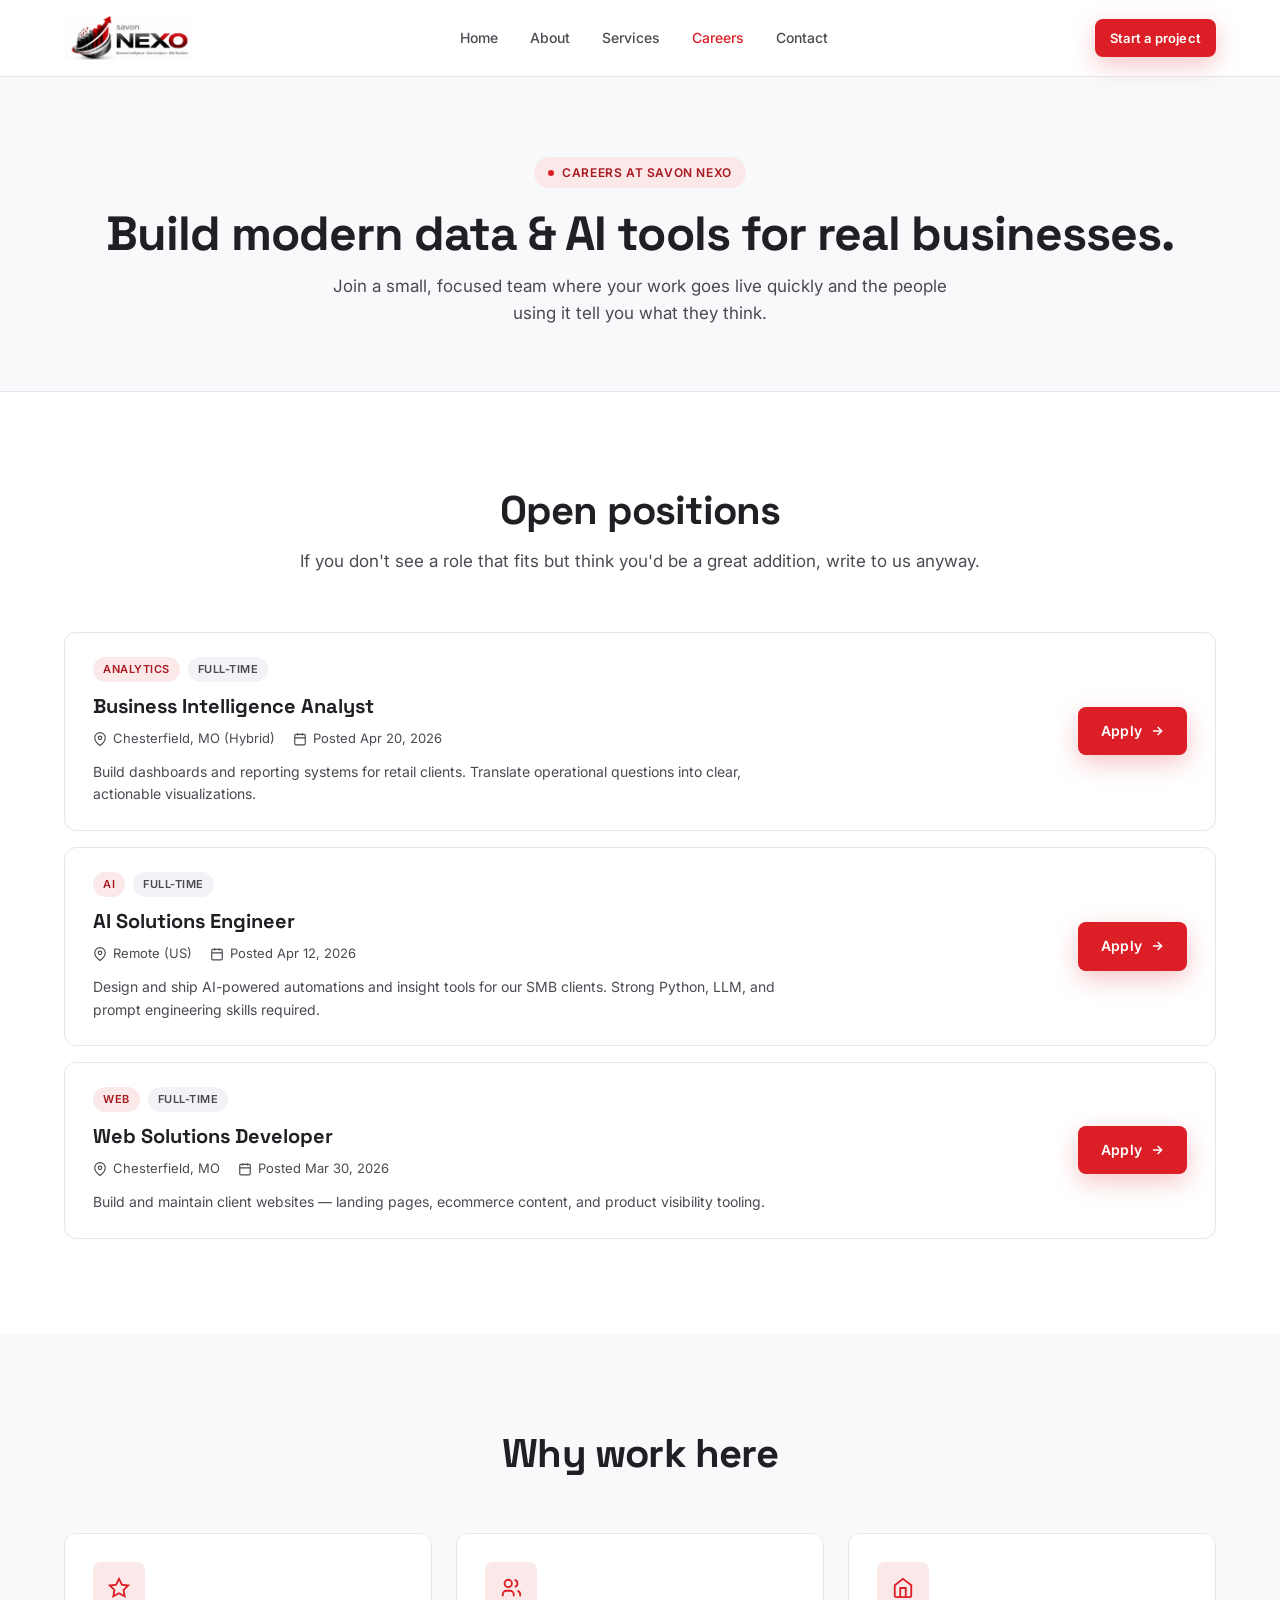
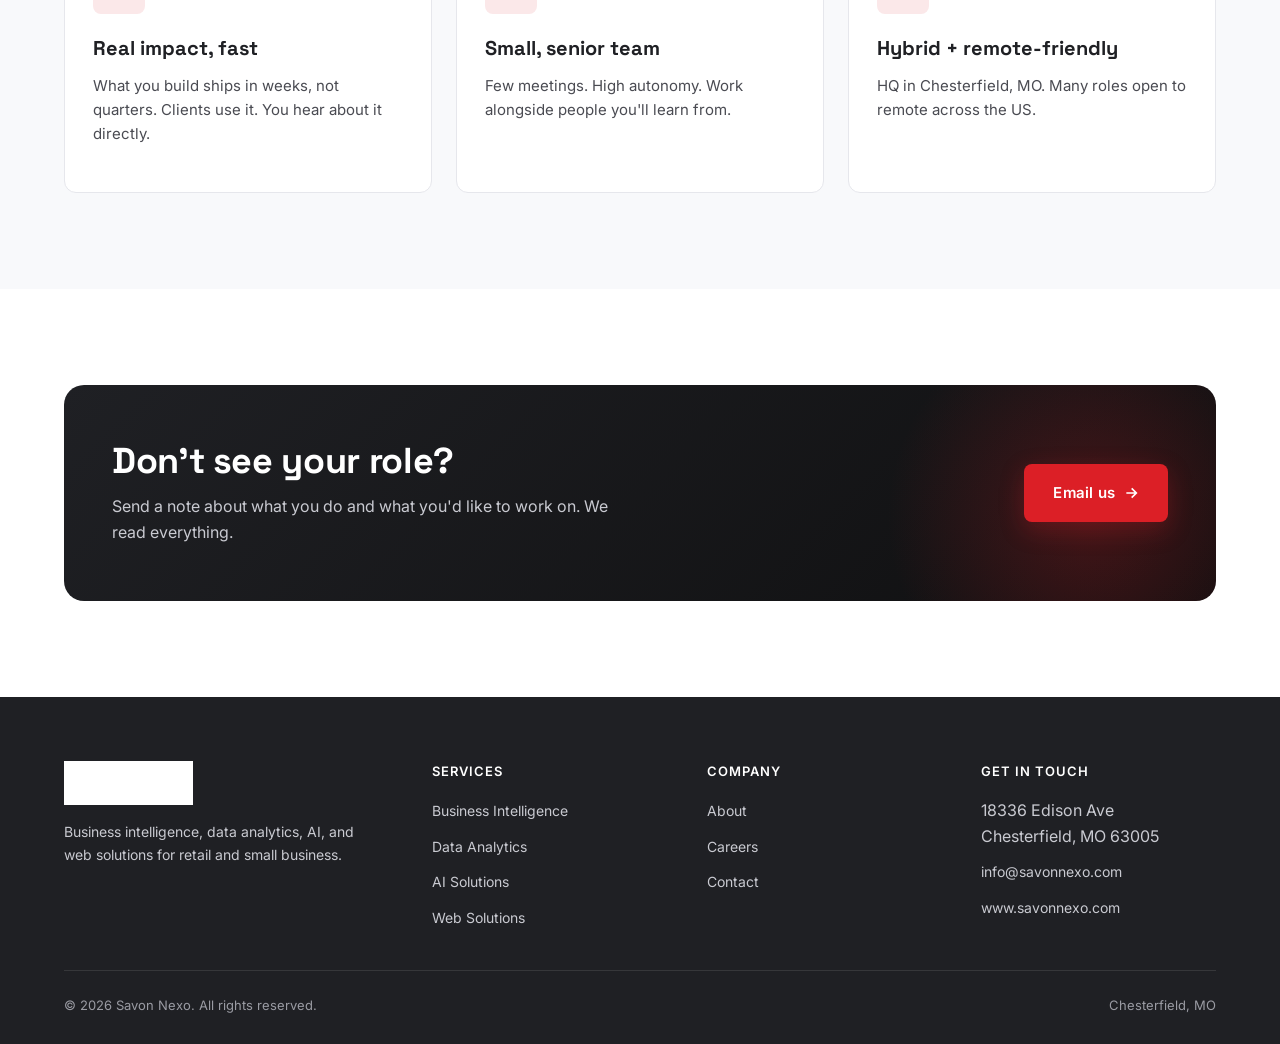
==== careers.html @ f5acbd68 "added files of website" ====
<!DOCTYPE html>
<html lang="en">
<head>
<meta charset="UTF-8">
<meta name="viewport" content="width=device-width,initial-scale=1.0">
<title>Careers — Savon Nexo</title>
<meta name="description" content="Open roles at Savon Nexo — work on data, AI, BI, and web projects for retail and small business clients.">
<link rel="icon" href="assets/logo.png">
<link href="https://fonts.googleapis.com/css2?family=Inter:wght@400;500;600;700&family=Space+Grotesk:wght@400;500;600;700;800&display=swap" rel="stylesheet">
<link rel="stylesheet" href="assets/styles.css">
<style>
.job-card {
  background: var(--white);
  border: 1px solid var(--gray-200);
  border-radius: var(--radius);
  padding: 24px 28px;
  display: grid;
  grid-template-columns: 1fr auto;
  align-items: center;
  gap: 24px;
  transition: var(--transition);
}
.job-card:hover { border-color: var(--gray-300); box-shadow: var(--shadow); }
.job-meta {
  display: flex;
  gap: 18px;
  flex-wrap: wrap;
  font-size: 13px;
  color: var(--gray-700);
  margin-top: 6px;
}
.job-meta span { display: inline-flex; align-items: center; gap: 6px; }
.job-card h3 {
  font-family: var(--font-display);
  font-size: 20px;
  font-weight: 700;
  color: var(--charcoal);
  margin-bottom: 6px;
}
.job-card .summary {
  color: var(--gray-700);
  font-size: 14px;
  margin-top: 12px;
  max-width: 700px;
}
.empty {
  background: var(--gray-50);
  border: 1px dashed var(--gray-300);
  border-radius: var(--radius);
  padding: 48px;
  text-align: center;
  color: var(--gray-700);
}
@media (max-width: 700px) {
  .job-card { grid-template-columns: 1fr; }
}
</style>
</head>
<body>
<div data-nav-slot></div>

<section class="page-header">
  <div class="container">
    <span class="eyebrow"><span class="dot"></span>Careers at Savon Nexo</span>
    <h1>Build modern data &amp; AI tools for real businesses.</h1>
    <p>Join a small, focused team where your work goes live quickly and the people using it tell you what they think.</p>
  </div>
</section>

<section>
  <div class="container">
    <div class="section-head">
      <h2>Open positions</h2>
      <p>If you don't see a role that fits but think you'd be a great addition, write to us anyway.</p>
    </div>
    <div id="jobs" style="display:flex;flex-direction:column;gap:16px;"></div>
  </div>
</section>

<section style="background:var(--gray-50);">
  <div class="container">
    <div class="section-head">
      <h2>Why work here</h2>
    </div>
    <div class="grid-3">
      <div class="service-card">
        <div class="icon"><svg width="22" height="22" viewBox="0 0 24 24" fill="none" stroke="currentColor" stroke-width="2"><path d="M12 2l3.09 6.26L22 9.27l-5 4.87 1.18 6.88L12 17.77l-6.18 3.25L7 14.14 2 9.27l6.91-1.01L12 2z"/></svg></div>
        <h3>Real impact, fast</h3>
        <p>What you build ships in weeks, not quarters. Clients use it. You hear about it directly.</p>
      </div>
      <div class="service-card">
        <div class="icon"><svg width="22" height="22" viewBox="0 0 24 24" fill="none" stroke="currentColor" stroke-width="2"><circle cx="9" cy="7" r="4"/><path d="M3 21v-2a4 4 0 0 1 4-4h4a4 4 0 0 1 4 4v2M16 3.13a4 4 0 0 1 0 7.75M22 21v-2a4 4 0 0 0-3-3.87"/></svg></div>
        <h3>Small, senior team</h3>
        <p>Few meetings. High autonomy. Work alongside people you'll learn from.</p>
      </div>
      <div class="service-card">
        <div class="icon"><svg width="22" height="22" viewBox="0 0 24 24" fill="none" stroke="currentColor" stroke-width="2"><path d="M3 9l9-7 9 7v11a2 2 0 0 1-2 2H5a2 2 0 0 1-2-2z"/><polyline points="9 22 9 12 15 12 15 22"/></svg></div>
        <h3>Hybrid + remote-friendly</h3>
        <p>HQ in Chesterfield, MO. Many roles open to remote across the US.</p>
      </div>
    </div>
  </div>
</section>

<section>
  <div class="container">
    <div class="cta-banner">
      <div>
        <h2>Don't see your role?</h2>
        <p>Send a note about what you do and what you'd like to work on. We read everything.</p>
      </div>
      <div class="cta-actions">
        <a class="btn btn-primary btn-lg" href="mailto:info@savonnexo.com?subject=Open application">Email us
          <svg width="16" height="16" viewBox="0 0 24 24" fill="none" stroke="currentColor" stroke-width="2.5"><path d="M5 12h14M13 5l7 7-7 7"/></svg>
        </a>
      </div>
    </div>
  </div>
</section>

<div data-footer-slot></div>
<script src="assets/app.js"></script>
<script>
(function() {
  const jobs = Store.getJobs().filter(j => j.active);
  const container = document.getElementById('jobs');
  if (jobs.length === 0) {
    container.innerHTML = `
      <div class="empty">
        <div style="font-size:18px;font-weight:600;color:var(--charcoal);margin-bottom:8px;">No open positions right now.</div>
        <div>Check back soon — or send us a note at <a href="mailto:info@savonnexo.com">info@savonnexo.com</a>.</div>
      </div>`;
    return;
  }
  container.innerHTML = jobs.map(j => `
    <article class="job-card">
      <div>
        <div style="display:flex;gap:8px;flex-wrap:wrap;margin-bottom:8px;">
          <span class="badge badge-red">${escapeHtml(j.department || 'General')}</span>
          <span class="badge badge-gray">${escapeHtml(j.type || 'Full-time')}</span>
        </div>
        <h3>${escapeHtml(j.title)}</h3>
        <div class="job-meta">
          <span><svg width="14" height="14" viewBox="0 0 24 24" fill="none" stroke="currentColor" stroke-width="2"><path d="M21 10c0 7-9 13-9 13s-9-6-9-13a9 9 0 0 1 18 0z"/><circle cx="12" cy="10" r="3"/></svg>${escapeHtml(j.location || '')}</span>
          <span><svg width="14" height="14" viewBox="0 0 24 24" fill="none" stroke="currentColor" stroke-width="2"><rect x="3" y="4" width="18" height="18" rx="2"/><path d="M16 2v4M8 2v4M3 10h18"/></svg>Posted ${formatDate(j.posted)}</span>
        </div>
        <p class="summary">${escapeHtml(j.summary || '')}</p>
      </div>
      <a class="btn btn-primary" href="mailto:info@savonnexo.com?subject=${encodeURIComponent('Application: ' + j.title)}">Apply
        <svg width="14" height="14" viewBox="0 0 24 24" fill="none" stroke="currentColor" stroke-width="2.5"><path d="M5 12h14M13 5l7 7-7 7"/></svg>
      </a>
    </article>
  `).join('');

  function escapeHtml(s) {
    return String(s == null ? '' : s).replace(/[&<>"']/g, c => ({'&':'&amp;','<':'&lt;','>':'&gt;','"':'&quot;',"'":'&#39;'}[c]));
  }
  function formatDate(d) {
    if (!d) return '';
    try {
      const dt = new Date(d);
      if (isNaN(dt)) return d;
      return dt.toLocaleDateString('en-US', { month: 'short', day: 'numeric', year: 'numeric' });
    } catch (e) { return d; }
  }
})();
</script>
</body>
</html>
---- assets/styles.css ----
/* ============================================================
   SAVON NEXO — SHARED STYLESHEET
   Modern, light UI using logo colors: red / black / gray / white
   ============================================================ */

:root {
  /* Brand */
  --red:           #DC1F26;
  --red-dark:      #A81920;
  --red-bright:    #FF2A33;
  --red-soft:      #FBE8E9;

  /* Neutrals */
  --black:         #0F0F10;
  --charcoal:      #1F2024;
  --gray-900:      #2C2D33;
  --gray-700:      #4A4B52;
  --gray-500:      #6B6C75;
  --gray-400:      #9A9BA3;
  --gray-300:      #C9CAD1;
  --gray-200:      #E6E7EC;
  --gray-100:      #F2F3F6;
  --gray-50:       #F8F9FB;
  --white:         #FFFFFF;

  /* Semantic */
  --success:       #16A34A;
  --success-soft:  #DCFCE7;
  --warning:       #D97706;
  --warning-soft:  #FEF3C7;
  --info:          #2563EB;
  --info-soft:     #DBEAFE;

  /* Effects */
  --radius-sm:     8px;
  --radius:        12px;
  --radius-lg:     20px;
  --shadow-sm:     0 1px 2px rgba(15, 15, 16, 0.05);
  --shadow:        0 4px 16px rgba(15, 15, 16, 0.06);
  --shadow-lg:     0 12px 36px rgba(15, 15, 16, 0.10);
  --shadow-red:    0 8px 24px rgba(220, 31, 38, 0.25);
  --transition:    all 0.2s ease;

  /* Type */
  --font-sans:     'Inter', -apple-system, 'Segoe UI', Roboto, sans-serif;
  --font-display:  'Space Grotesk', 'Inter', sans-serif;
}

/* ============ RESET ============ */
*, *::before, *::after { margin: 0; padding: 0; box-sizing: border-box; }
html { scroll-behavior: smooth; }
body {
  font-family: var(--font-sans);
  background: var(--white);
  color: var(--charcoal);
  line-height: 1.6;
  -webkit-font-smoothing: antialiased;
  text-rendering: optimizeLegibility;
}
img { max-width: 100%; display: block; }
a { color: var(--red); text-decoration: none; transition: var(--transition); }
a:hover { color: var(--red-dark); }
button { font-family: inherit; cursor: pointer; border: none; background: none; }

/* ============ LAYOUT ============ */
.container {
  max-width: 1200px;
  margin: 0 auto;
  padding: 0 24px;
}
.container-sm { max-width: 880px; margin: 0 auto; padding: 0 24px; }

section { padding: 96px 0; }
@media (max-width: 768px) {
  section { padding: 64px 0; }
}

/* ============ NAVIGATION ============ */
.nav {
  position: sticky;
  top: 0;
  z-index: 100;
  background: rgba(255, 255, 255, 0.92);
  backdrop-filter: saturate(160%) blur(12px);
  -webkit-backdrop-filter: saturate(160%) blur(12px);
  border-bottom: 1px solid var(--gray-200);
}
.nav-inner {
  max-width: 1200px;
  margin: 0 auto;
  padding: 16px 24px;
  display: flex;
  align-items: center;
  justify-content: space-between;
  gap: 32px;
}
.nav-brand {
  display: flex;
  align-items: center;
  gap: 12px;
  text-decoration: none;
  color: var(--charcoal);
}
.nav-brand .logo-img { height: 44px; width: auto; }
.nav-brand:hover { color: var(--charcoal); }

.nav-links {
  display: flex;
  align-items: center;
  gap: 4px;
  list-style: none;
}
.nav-links a {
  color: var(--gray-700);
  font-size: 14px;
  font-weight: 500;
  padding: 8px 14px;
  border-radius: var(--radius-sm);
  transition: var(--transition);
}
.nav-links a:hover {
  color: var(--charcoal);
  background: var(--gray-100);
}
.nav-links a.active {
  color: var(--red);
}
.nav-cta {
  display: flex;
  align-items: center;
  gap: 10px;
}

.nav-toggle {
  display: none;
  width: 40px; height: 40px;
  border-radius: var(--radius-sm);
  align-items: center; justify-content: center;
  color: var(--charcoal);
}
.nav-toggle:hover { background: var(--gray-100); }

@media (max-width: 960px) {
  .nav-toggle { display: inline-flex; }
  .nav-links {
    position: fixed;
    top: 76px; left: 0; right: 0;
    flex-direction: column;
    background: var(--white);
    padding: 16px 24px 24px;
    gap: 4px;
    border-bottom: 1px solid var(--gray-200);
    box-shadow: var(--shadow);
    transform: translateY(-12px);
    opacity: 0;
    pointer-events: none;
    transition: var(--transition);
  }
  .nav-links.open {
    transform: translateY(0);
    opacity: 1;
    pointer-events: auto;
  }
  .nav-links a { width: 100%; padding: 12px 14px; }
  .nav-cta .btn-text { display: none; }
}

/* ============ BUTTONS ============ */
.btn {
  display: inline-flex;
  align-items: center;
  justify-content: center;
  gap: 8px;
  padding: 12px 22px;
  border-radius: var(--radius-sm);
  font-size: 14px;
  font-weight: 600;
  letter-spacing: 0.2px;
  cursor: pointer;
  transition: var(--transition);
  border: 1.5px solid transparent;
  white-space: nowrap;
  font-family: inherit;
}
.btn-primary {
  background: var(--red);
  color: var(--white);
  box-shadow: var(--shadow-red);
}
.btn-primary:hover {
  background: var(--red-dark);
  color: var(--white);
  transform: translateY(-1px);
  box-shadow: 0 12px 28px rgba(220, 31, 38, 0.32);
}
.btn-dark {
  background: var(--charcoal);
  color: var(--white);
}
.btn-dark:hover { background: var(--black); color: var(--white); transform: translateY(-1px); }
.btn-outline {
  background: transparent;
  color: var(--charcoal);
  border-color: var(--gray-300);
}
.btn-outline:hover {
  border-color: var(--charcoal);
  background: var(--charcoal);
  color: var(--white);
}
.btn-ghost {
  color: var(--gray-700);
  background: transparent;
}
.btn-ghost:hover { background: var(--gray-100); color: var(--charcoal); }
.btn-lg { padding: 16px 28px; font-size: 15px; }
.btn-sm { padding: 8px 14px; font-size: 13px; }
.btn-block { width: 100%; }

/* ============ HERO ============ */
.hero {
  position: relative;
  padding: 88px 0 96px;
  overflow: hidden;
  background:
    radial-gradient(1200px 500px at 80% -20%, rgba(220, 31, 38, 0.08), transparent 60%),
    radial-gradient(800px 400px at -10% 40%, rgba(15, 15, 16, 0.04), transparent 60%),
    var(--white);
}
.hero-grid {
  display: grid;
  grid-template-columns: 1.1fr 0.9fr;
  align-items: center;
  gap: 64px;
}
@media (max-width: 960px) {
  .hero-grid { grid-template-columns: 1fr; gap: 40px; }
  .hero { padding: 56px 0 64px; }
}
.eyebrow {
  display: inline-flex;
  align-items: center;
  gap: 8px;
  background: var(--red-soft);
  color: var(--red-dark);
  padding: 6px 14px;
  border-radius: 999px;
  font-size: 12px;
  font-weight: 600;
  letter-spacing: 0.6px;
  text-transform: uppercase;
  margin-bottom: 20px;
}
.eyebrow .dot { width: 6px; height: 6px; border-radius: 50%; background: var(--red); }

.hero h1 {
  font-family: var(--font-display);
  font-size: clamp(36px, 5vw, 60px);
  line-height: 1.05;
  letter-spacing: -0.02em;
  color: var(--charcoal);
  margin-bottom: 20px;
  font-weight: 700;
}
.hero h1 .accent { color: var(--red); }
.hero p.lede {
  font-size: 18px;
  color: var(--gray-700);
  margin-bottom: 32px;
  max-width: 540px;
}
.hero-cta { display: flex; gap: 12px; flex-wrap: wrap; }

.hero-visual {
  position: relative;
  aspect-ratio: 1 / 1;
  max-width: 480px;
  margin: 0 auto;
}
.hero-visual .card-stack {
  position: absolute; inset: 0;
}
.hero-card {
  position: absolute;
  background: var(--white);
  border-radius: var(--radius);
  box-shadow: var(--shadow-lg);
  border: 1px solid var(--gray-200);
  padding: 18px 20px;
}
.hero-card .label {
  font-size: 11px;
  text-transform: uppercase;
  color: var(--gray-500);
  letter-spacing: 0.8px;
  margin-bottom: 8px;
  font-weight: 600;
}
.hero-card .value {
  font-family: var(--font-display);
  font-size: 28px;
  font-weight: 700;
  color: var(--charcoal);
  line-height: 1;
}
.hero-card .delta {
  display: inline-flex;
  align-items: center;
  gap: 4px;
  font-size: 12px;
  font-weight: 600;
  color: var(--success);
  margin-top: 6px;
}

.hc-1 { top: 6%; left: 4%; width: 56%; }
.hc-2 { top: 30%; right: 0; width: 50%; }
.hc-3 { bottom: 4%; left: 18%; width: 60%; }
.hc-bars { background: linear-gradient(135deg, var(--red) 0%, var(--red-dark) 100%); color: var(--white); }
.hc-bars .label { color: rgba(255,255,255,0.7); }
.hc-bars .value { color: var(--white); }
.bars { display: flex; align-items: end; gap: 6px; margin-top: 14px; height: 56px; }
.bars span {
  flex: 1;
  background: rgba(255,255,255,0.85);
  border-radius: 3px;
}

.spark {
  height: 40px;
  margin-top: 10px;
}
.spark path { fill: none; stroke: var(--red); stroke-width: 2.5; }

/* ============ SECTION HEADER ============ */
.section-head {
  text-align: center;
  max-width: 720px;
  margin: 0 auto 56px;
}
.section-head .eyebrow { margin-bottom: 14px; }
.section-head h2 {
  font-family: var(--font-display);
  font-size: clamp(28px, 3.6vw, 40px);
  line-height: 1.15;
  letter-spacing: -0.02em;
  color: var(--charcoal);
  margin-bottom: 14px;
  font-weight: 700;
}
.section-head p {
  font-size: 17px;
  color: var(--gray-700);
}

/* ============ CARDS / GRIDS ============ */
.grid-3 {
  display: grid;
  grid-template-columns: repeat(3, 1fr);
  gap: 24px;
}
.grid-4 {
  display: grid;
  grid-template-columns: repeat(4, 1fr);
  gap: 20px;
}
.grid-2 {
  display: grid;
  grid-template-columns: repeat(2, 1fr);
  gap: 28px;
}
@media (max-width: 900px) { .grid-3, .grid-4 { grid-template-columns: repeat(2, 1fr); } }
@media (max-width: 600px) { .grid-3, .grid-4, .grid-2 { grid-template-columns: 1fr; } }

.service-card {
  background: var(--white);
  border: 1px solid var(--gray-200);
  border-radius: var(--radius);
  padding: 28px;
  transition: var(--transition);
  position: relative;
  overflow: hidden;
}
.service-card::before {
  content: '';
  position: absolute;
  top: 0; left: 0; right: 0;
  height: 3px;
  background: var(--red);
  transform: scaleX(0);
  transform-origin: left;
  transition: transform 0.3s ease;
}
.service-card:hover {
  transform: translateY(-4px);
  border-color: var(--gray-300);
  box-shadow: var(--shadow);
}
.service-card:hover::before { transform: scaleX(1); }
.service-card .icon {
  width: 52px; height: 52px;
  border-radius: var(--radius-sm);
  background: var(--red-soft);
  color: var(--red);
  display: inline-flex;
  align-items: center;
  justify-content: center;
  margin-bottom: 18px;
}
.service-card h3 {
  font-family: var(--font-display);
  font-size: 20px;
  font-weight: 700;
  color: var(--charcoal);
  margin-bottom: 10px;
}
.service-card p {
  color: var(--gray-700);
  font-size: 15px;
  margin-bottom: 18px;
}
.service-card .arrow {
  display: inline-flex;
  align-items: center;
  gap: 6px;
  color: var(--red);
  font-weight: 600;
  font-size: 14px;
}

/* ============ STATS ============ */
.stats {
  background: var(--charcoal);
  color: var(--white);
  border-radius: var(--radius-lg);
  padding: 56px 40px;
  display: grid;
  grid-template-columns: repeat(4, 1fr);
  gap: 24px;
  text-align: center;
}
@media (max-width: 700px) { .stats { grid-template-columns: repeat(2, 1fr); padding: 36px 20px; } }
.stat .num {
  font-family: var(--font-display);
  font-size: 44px;
  font-weight: 700;
  line-height: 1;
  color: var(--white);
}
.stat .num .accent { color: var(--red-bright); }
.stat .label {
  margin-top: 10px;
  font-size: 13px;
  color: var(--gray-300);
  letter-spacing: 0.6px;
  text-transform: uppercase;
  font-weight: 500;
}

/* ============ FEATURE LIST ============ */
.feature-row {
  display: grid;
  grid-template-columns: 1fr 1fr;
  gap: 64px;
  align-items: center;
}
@media (max-width: 900px) {
  .feature-row { grid-template-columns: 1fr; gap: 32px; }
}
.feature-row.reverse { direction: rtl; }
.feature-row.reverse > * { direction: ltr; }
.feature-text h2 {
  font-family: var(--font-display);
  font-size: clamp(26px, 3vw, 36px);
  margin-bottom: 16px;
  color: var(--charcoal);
  line-height: 1.15;
  letter-spacing: -0.01em;
}
.feature-text p {
  color: var(--gray-700);
  font-size: 16px;
  margin-bottom: 20px;
}
.check-list {
  list-style: none;
  display: flex;
  flex-direction: column;
  gap: 12px;
  margin-top: 14px;
}
.check-list li {
  display: flex;
  gap: 12px;
  align-items: start;
  font-size: 15px;
  color: var(--gray-700);
}
.check-list .check {
  flex-shrink: 0;
  width: 22px; height: 22px;
  border-radius: 50%;
  background: var(--red-soft);
  color: var(--red);
  display: inline-flex;
  align-items: center;
  justify-content: center;
  margin-top: 1px;
}
.feature-visual {
  aspect-ratio: 4 / 3;
  background: var(--gray-50);
  border: 1px solid var(--gray-200);
  border-radius: var(--radius);
  padding: 24px;
  position: relative;
  overflow: hidden;
}

/* ============ CTA BANNER ============ */
.cta-banner {
  background: linear-gradient(135deg, var(--charcoal) 0%, var(--black) 100%);
  border-radius: var(--radius-lg);
  padding: 56px 48px;
  color: var(--white);
  display: grid;
  grid-template-columns: 1.4fr 1fr;
  gap: 32px;
  align-items: center;
  position: relative;
  overflow: hidden;
}
.cta-banner::before {
  content: '';
  position: absolute;
  top: -50%; right: -10%;
  width: 480px; height: 480px;
  background: radial-gradient(circle, rgba(220,31,38,0.25) 0%, transparent 60%);
  border-radius: 50%;
}
.cta-banner h2 {
  font-family: var(--font-display);
  font-size: clamp(26px, 3vw, 36px);
  line-height: 1.15;
  position: relative;
  letter-spacing: -0.01em;
}
.cta-banner p { color: var(--gray-300); margin-top: 12px; position: relative; max-width: 520px; }
.cta-banner .cta-actions {
  display: flex; gap: 12px; flex-wrap: wrap; justify-content: end;
  position: relative;
}
@media (max-width: 800px) {
  .cta-banner { grid-template-columns: 1fr; padding: 36px 24px; }
  .cta-banner .cta-actions { justify-content: start; }
}

/* ============ FOOTER ============ */
.footer {
  background: var(--charcoal);
  color: var(--gray-300);
  padding: 64px 0 28px;
}
.footer-grid {
  display: grid;
  grid-template-columns: 1.4fr repeat(3, 1fr);
  gap: 40px;
  margin-bottom: 40px;
}
@media (max-width: 800px) {
  .footer-grid { grid-template-columns: 1fr 1fr; gap: 32px; }
}
@media (max-width: 500px) { .footer-grid { grid-template-columns: 1fr; } }
.footer h4 {
  color: var(--white);
  font-size: 13px;
  text-transform: uppercase;
  letter-spacing: 1px;
  margin-bottom: 16px;
  font-weight: 600;
}
.footer ul { list-style: none; display: flex; flex-direction: column; gap: 10px; }
.footer a { color: var(--gray-300); font-size: 14px; }
.footer a:hover { color: var(--white); }
.footer-brand .logo-img {
  height: 44px; margin-bottom: 16px; filter: brightness(0) invert(1);
}
.footer-brand p { font-size: 14px; max-width: 320px; line-height: 1.6; }
.footer-bottom {
  border-top: 1px solid rgba(255,255,255,0.1);
  padding-top: 24px;
  display: flex;
  justify-content: space-between;
  flex-wrap: wrap;
  gap: 12px;
  font-size: 13px;
  color: var(--gray-400);
}

/* ============ FORMS ============ */
.field { display: flex; flex-direction: column; gap: 6px; margin-bottom: 16px; }
.field label {
  font-size: 12px;
  font-weight: 600;
  color: var(--gray-700);
  letter-spacing: 0.4px;
  text-transform: uppercase;
}
.field input, .field select, .field textarea {
  padding: 12px 14px;
  border: 1.5px solid var(--gray-200);
  border-radius: var(--radius-sm);
  font-family: inherit;
  font-size: 14px;
  background: var(--white);
  color: var(--charcoal);
  transition: var(--transition);
  width: 100%;
}
.field input:focus, .field select:focus, .field textarea:focus {
  outline: none;
  border-color: var(--red);
  box-shadow: 0 0 0 3px rgba(220, 31, 38, 0.12);
}
.field textarea { resize: vertical; min-height: 110px; }

/* ============ BADGES ============ */
.badge {
  display: inline-flex;
  align-items: center;
  gap: 6px;
  padding: 4px 10px;
  border-radius: 999px;
  font-size: 11px;
  font-weight: 600;
  letter-spacing: 0.5px;
  text-transform: uppercase;
}
.badge-red { background: var(--red-soft); color: var(--red-dark); }
.badge-gray { background: var(--gray-100); color: var(--gray-700); }
.badge-success { background: var(--success-soft); color: var(--success); }

/* ============ ALERTS ============ */
.alert {
  padding: 12px 16px;
  border-radius: var(--radius-sm);
  font-size: 14px;
  font-weight: 500;
  display: flex; align-items: center; gap: 10px;
  margin-bottom: 16px;
}
.alert-error { background: var(--red-soft); color: var(--red-dark); }
.alert-success { background: var(--success-soft); color: var(--success); }
.alert-info { background: var(--info-soft); color: var(--info); }

/* ============ PAGE HEADER ============ */
.page-header {
  background: var(--gray-50);
  padding: 80px 0 64px;
  border-bottom: 1px solid var(--gray-200);
  text-align: center;
}
.page-header h1 {
  font-family: var(--font-display);
  font-size: clamp(32px, 4.5vw, 48px);
  letter-spacing: -0.02em;
  color: var(--charcoal);
  margin-bottom: 12px;
  line-height: 1.1;
}
.page-header p {
  font-size: 17px;
  color: var(--gray-700);
  max-width: 640px;
  margin: 0 auto;
}

/* ============ UTILITIES ============ */
.text-red { color: var(--red); }
.text-center { text-align: center; }
.mt-4 { margin-top: 16px; }
.mt-6 { margin-top: 24px; }
.mt-8 { margin-top: 32px; }
.mb-4 { margin-bottom: 16px; }
.mb-6 { margin-bottom: 24px; }
.gap-2 { gap: 8px; }
.flex { display: flex; }
.items-center { align-items: center; }
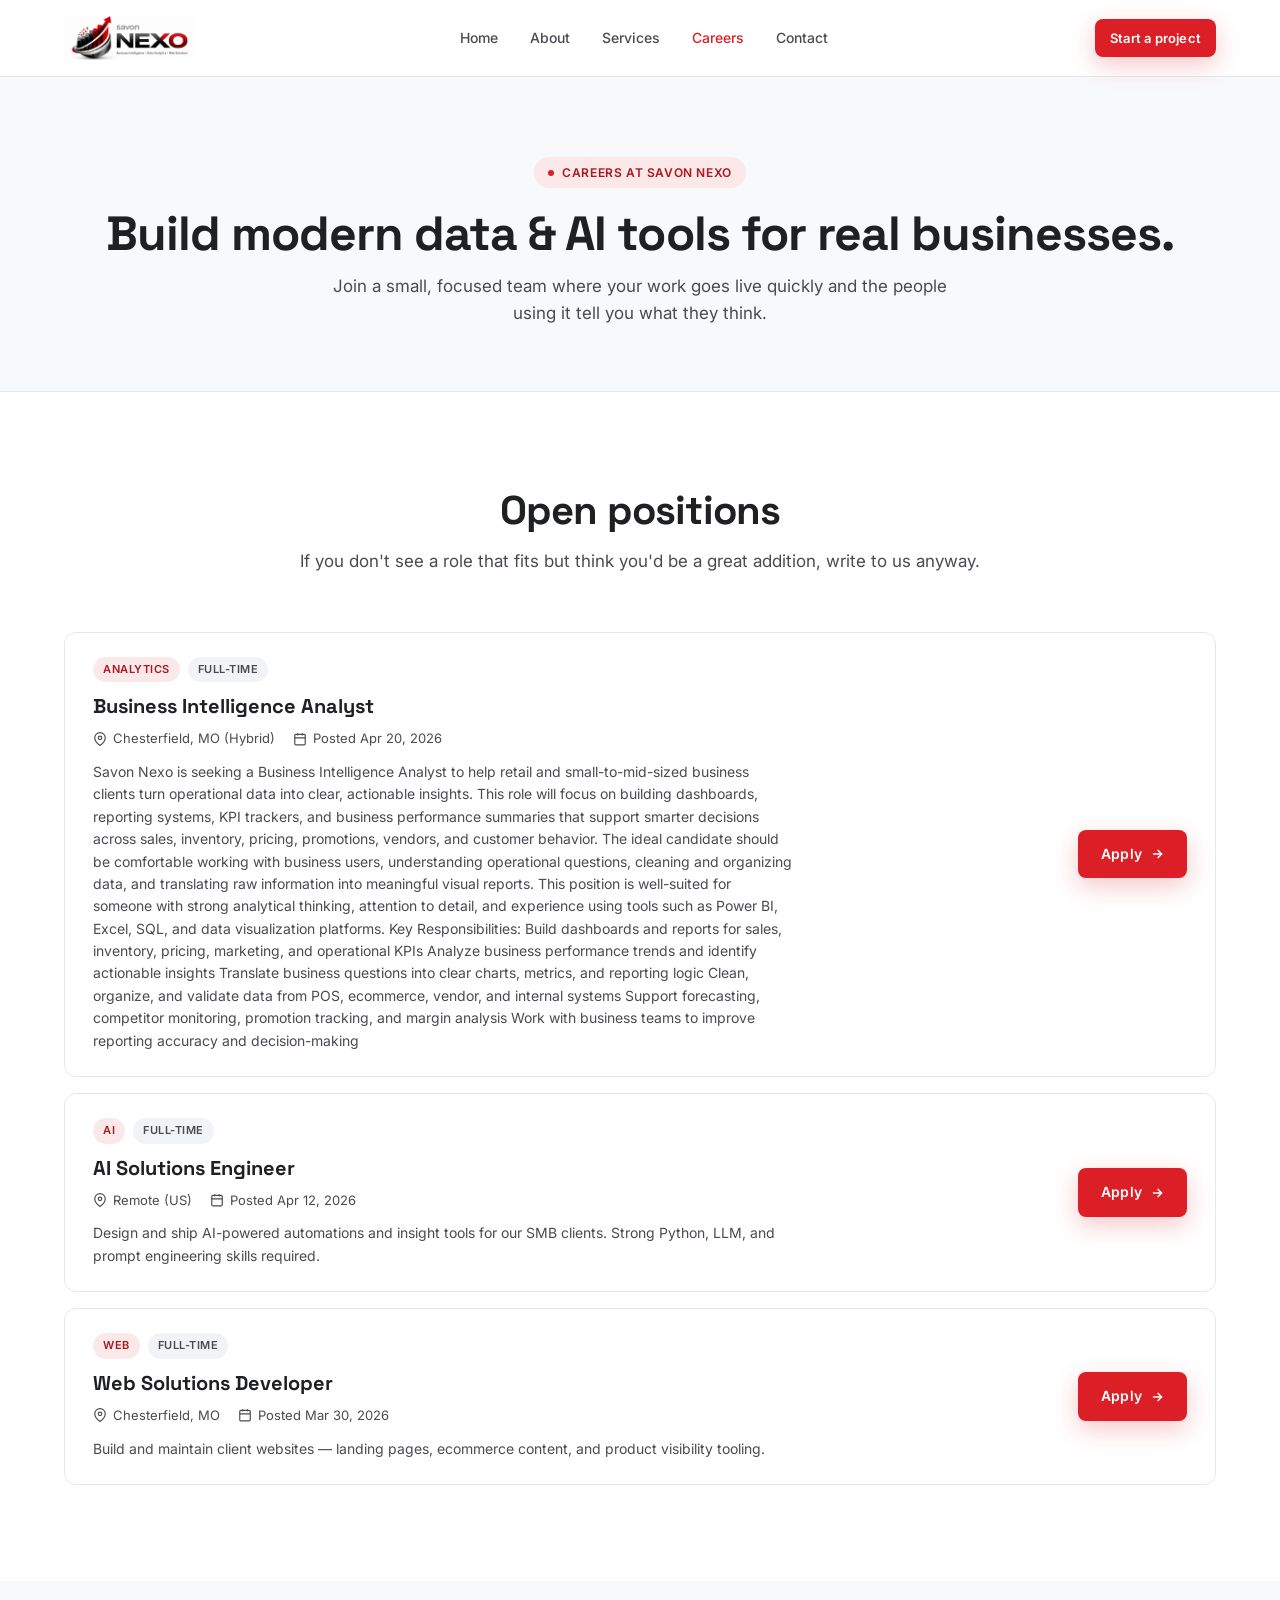
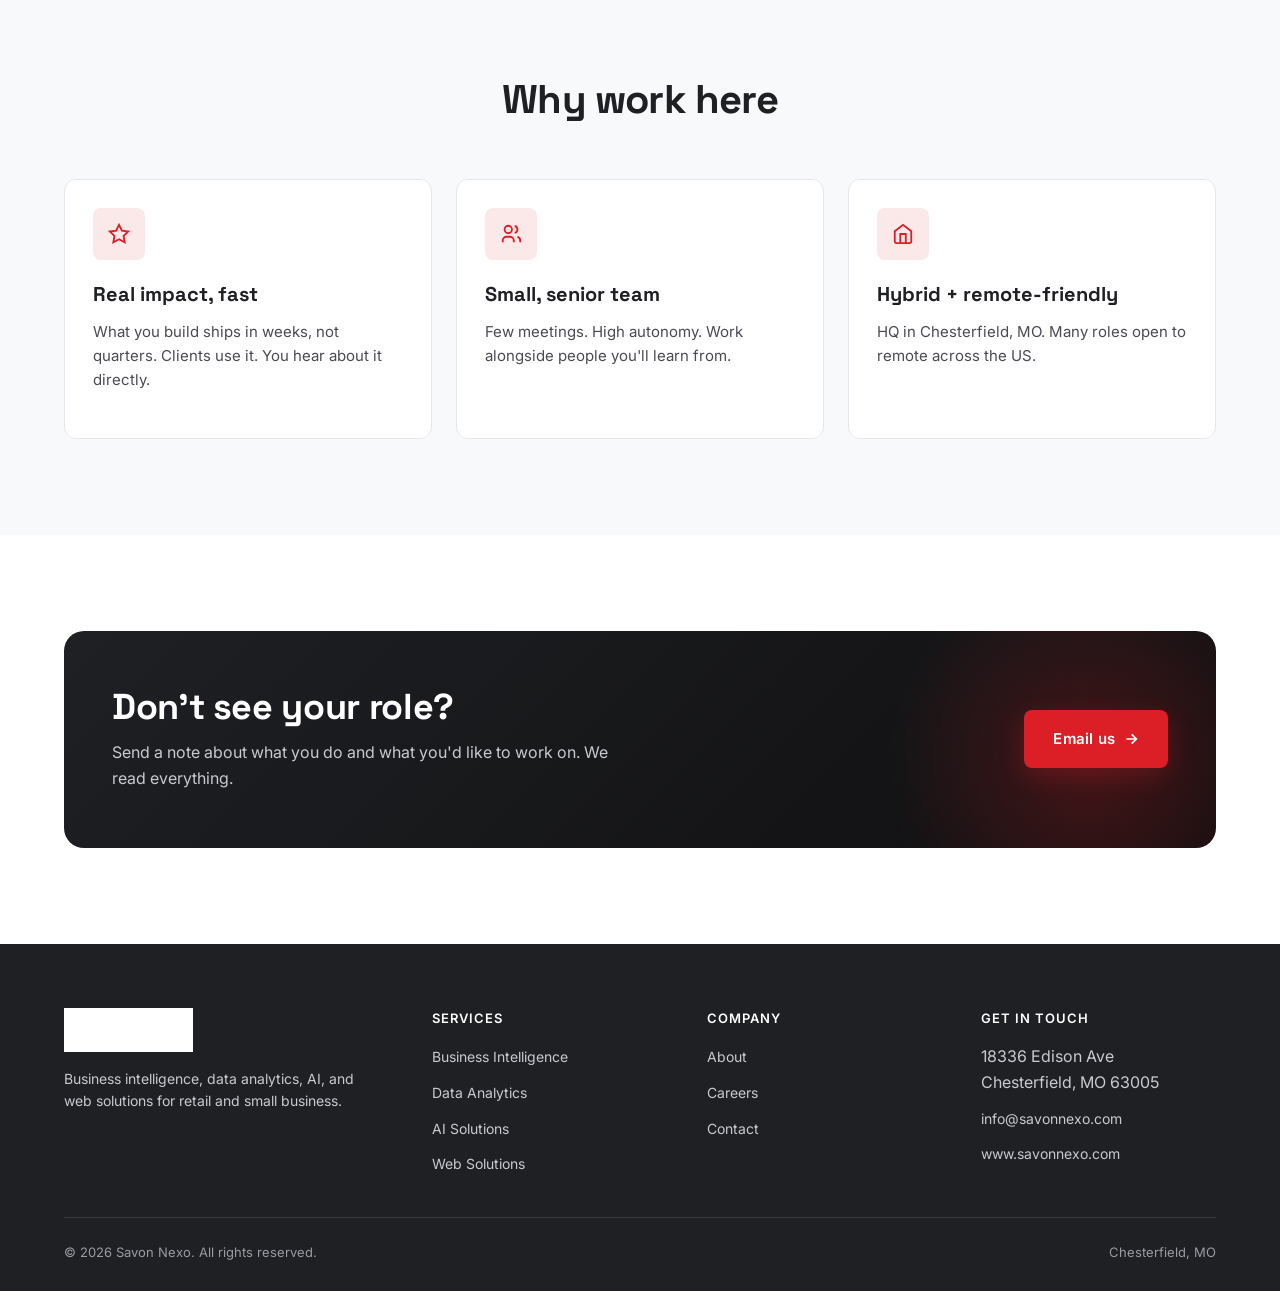
==== commit 30ffea67: "Update careers.html" ====
--- a/careers.html
+++ b/careers.html
@@ -121,17 +121,43 @@
 <div data-footer-slot></div>
 <script src="assets/app.js"></script>
 <script>
-(function() {
-  const jobs = Store.getJobs().filter(j => j.active);
+(async function() {
   const container = document.getElementById('jobs');
-  if (jobs.length === 0) {
+
+  function escapeHtml(s) {
+    return String(s == null ? '' : s).replace(/[&<>"']/g, c => ({'&':'&amp;','<':'&lt;','>':'&gt;','"':'&quot;',"'":'&#39;'}[c]));
+  }
+  function formatDate(d) {
+    if (!d) return '';
+    try {
+      const dt = new Date(d);
+      if (isNaN(dt)) return d;
+      return dt.toLocaleDateString('en-US', { month: 'short', day: 'numeric', year: 'numeric' });
+    } catch (e) { return d; }
+  }
+  function renderEmpty() {
     container.innerHTML = `
       <div class="empty">
         <div style="font-size:18px;font-weight:600;color:var(--charcoal);margin-bottom:8px;">No open positions right now.</div>
         <div>Check back soon — or send us a note at <a href="mailto:info@savonnexo.com">info@savonnexo.com</a>.</div>
       </div>`;
+  }
+
+  let jobs = [];
+  try {
+    // Cache-bust so we always get the latest version after a CMS publish.
+    const res = await fetch('data/jobs.json?v=' + Date.now(), { cache: 'no-store' });
+    if (!res.ok) throw new Error('Could not load jobs');
+    const data = await res.json();
+    jobs = (data.jobs || []).filter(j => j.active);
+  } catch (err) {
+    console.error('Failed to load jobs:', err);
+    renderEmpty();
     return;
   }
+
+  if (jobs.length === 0) { renderEmpty(); return; }
+
   container.innerHTML = jobs.map(j => `
     <article class="job-card">
       <div>
@@ -151,18 +177,6 @@
       </a>
     </article>
   `).join('');
-
-  function escapeHtml(s) {
-    return String(s == null ? '' : s).replace(/[&<>"']/g, c => ({'&':'&amp;','<':'&lt;','>':'&gt;','"':'&quot;',"'":'&#39;'}[c]));
-  }
-  function formatDate(d) {
-    if (!d) return '';
-    try {
-      const dt = new Date(d);
-      if (isNaN(dt)) return d;
-      return dt.toLocaleDateString('en-US', { month: 'short', day: 'numeric', year: 'numeric' });
-    } catch (e) { return d; }
-  }
 })();
 </script>
 </body>
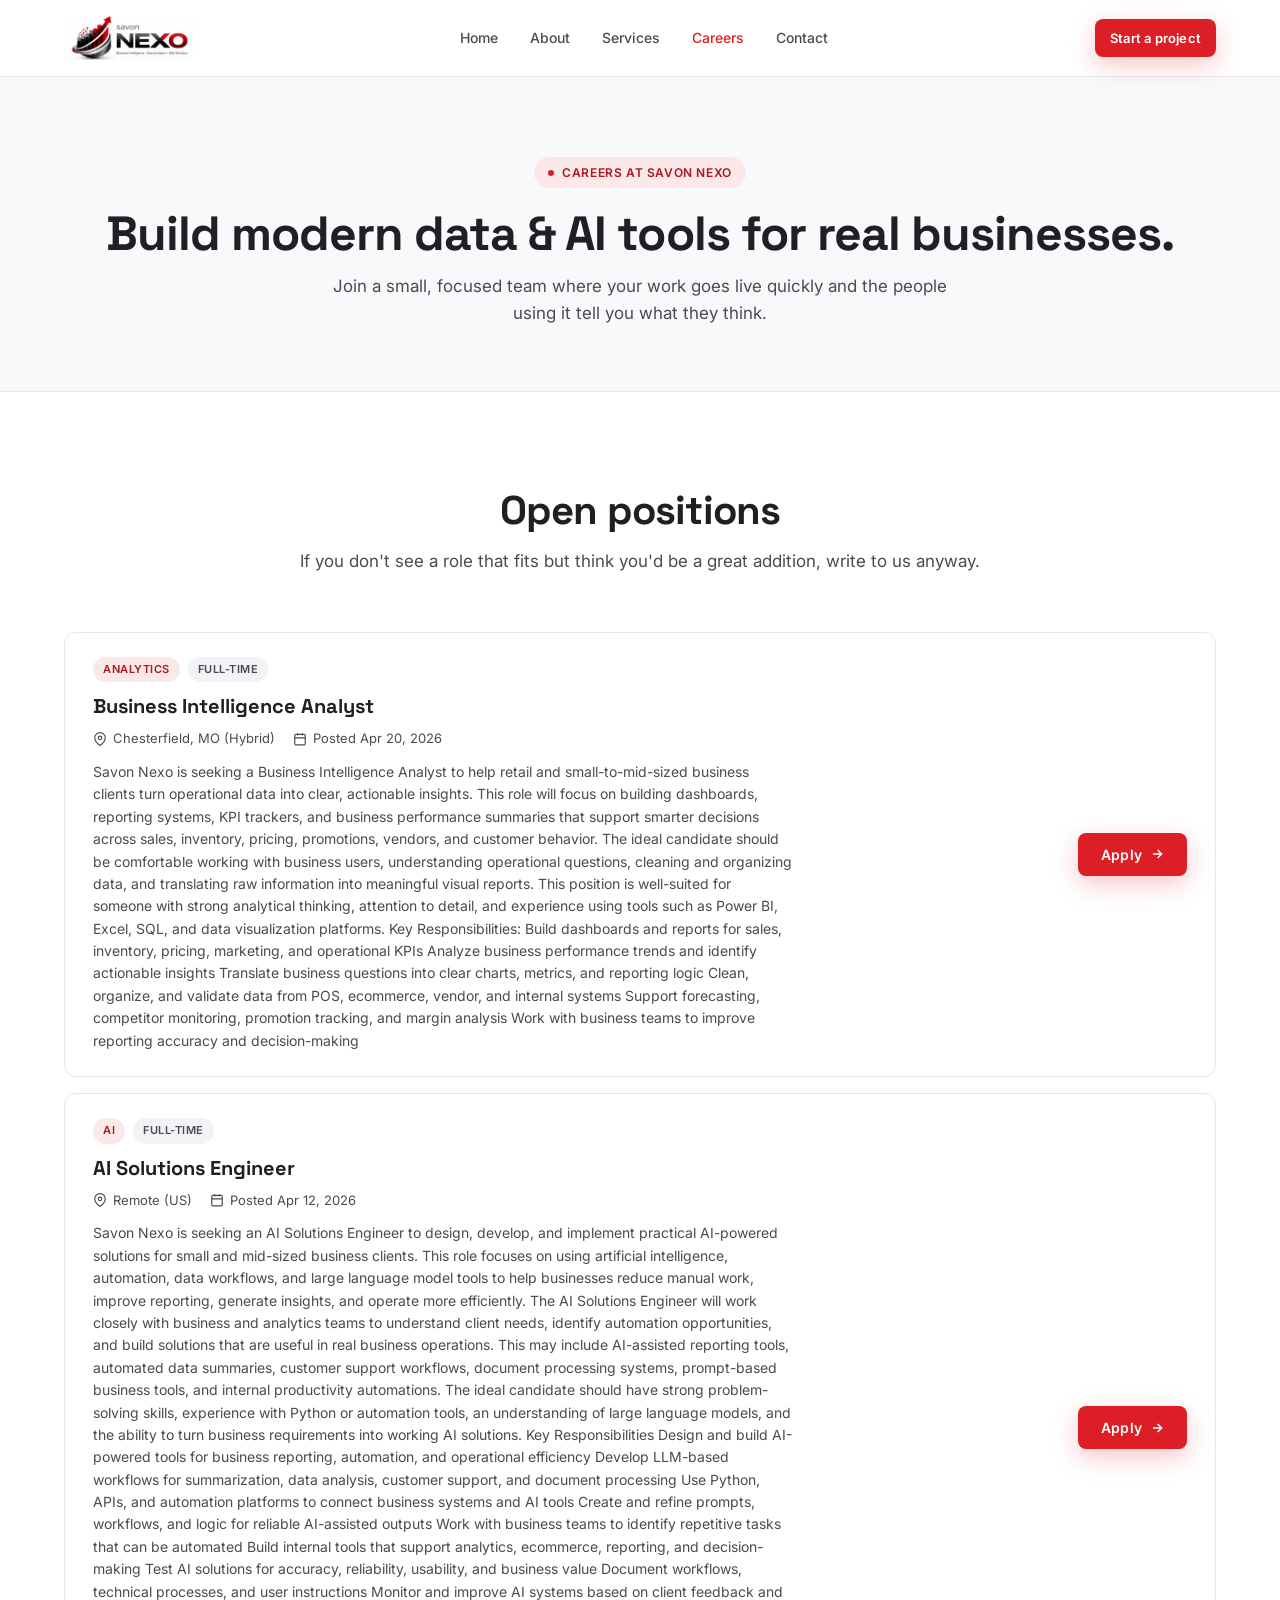
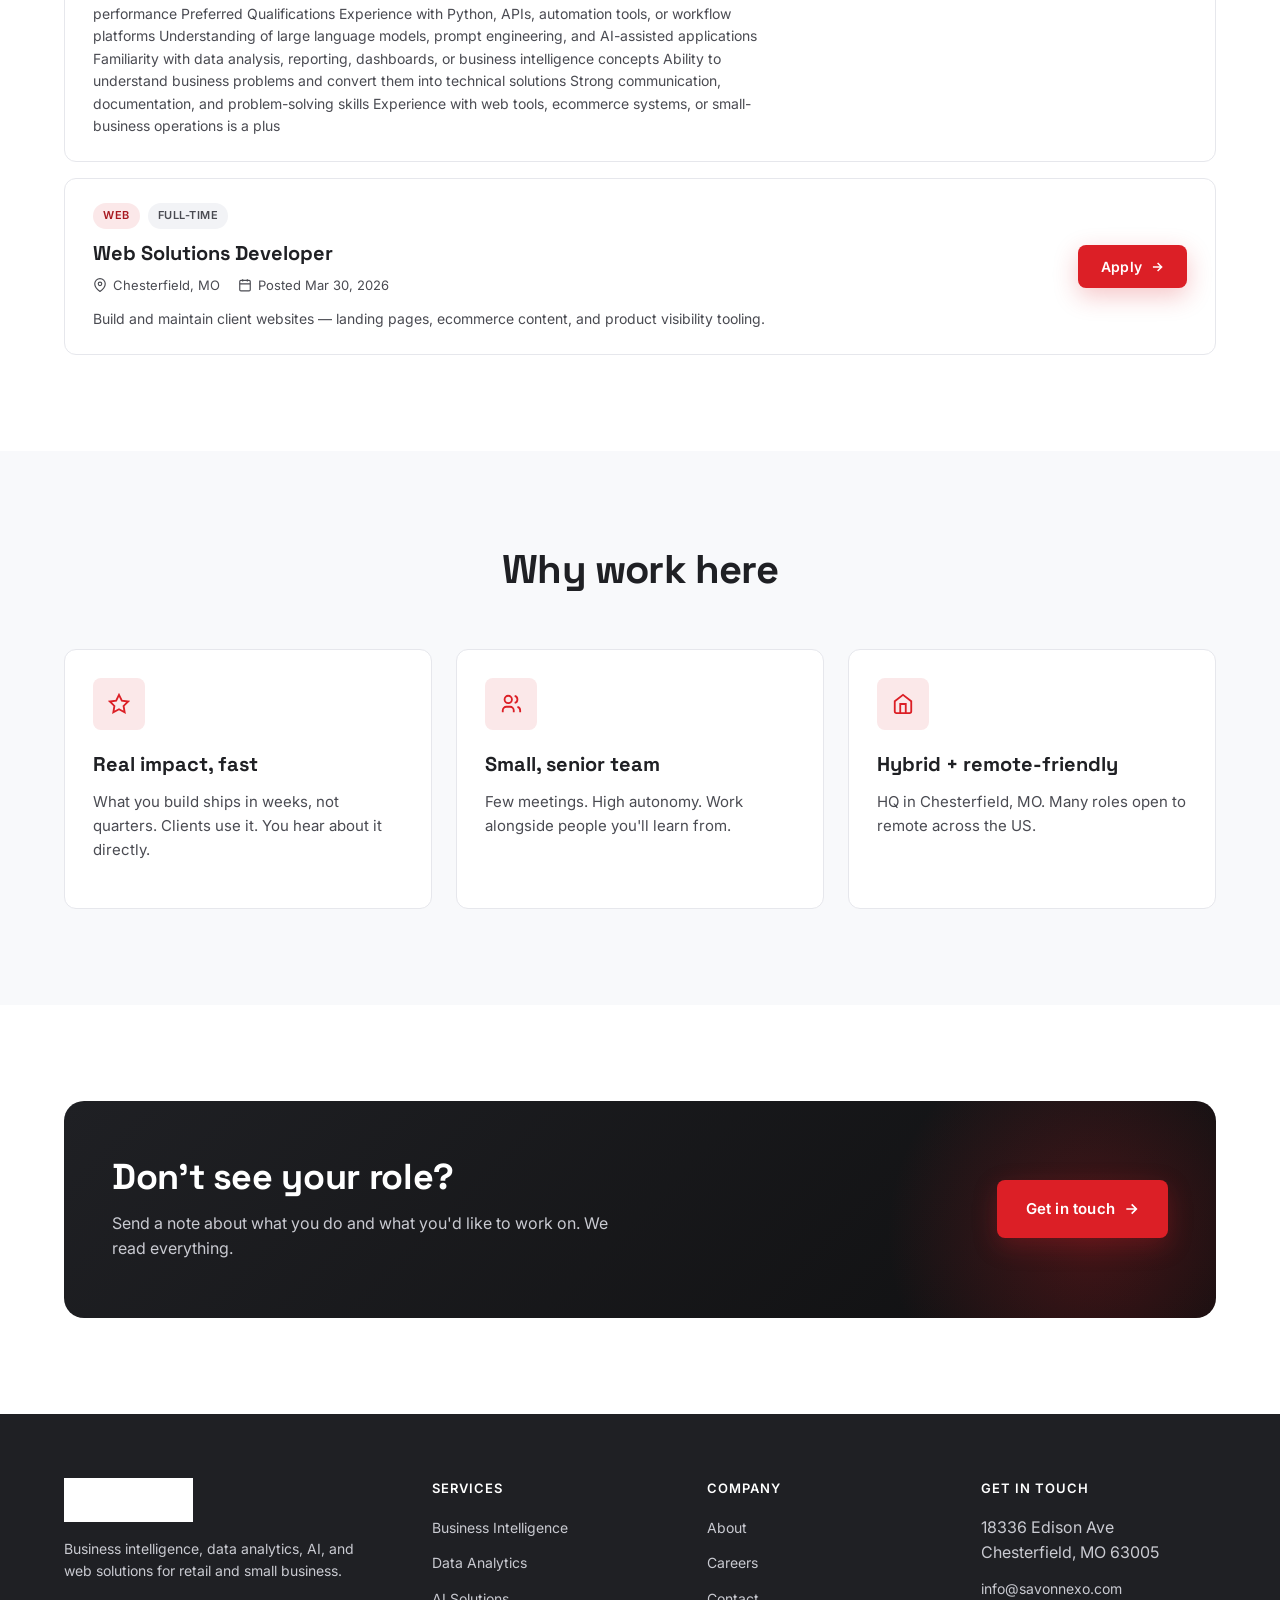
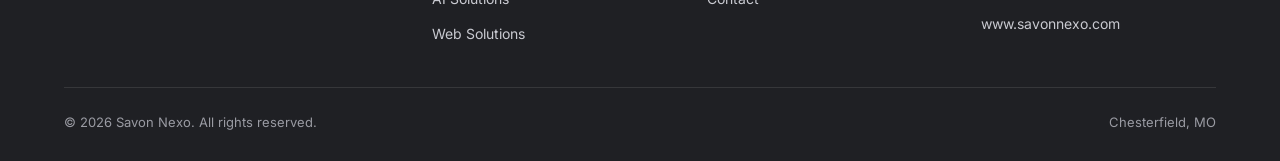
==== commit 93b39e3e: "Add Netlify Forms for apply + contact" ====
--- a/careers.html
+++ b/careers.html
@@ -54,6 +54,78 @@
 @media (max-width: 700px) {
   .job-card { grid-template-columns: 1fr; }
 }
+
+/* ===== Apply modal ===== */
+.modal-backdrop {
+  position: fixed; inset: 0;
+  background: rgba(15,15,16,0.55);
+  backdrop-filter: blur(4px);
+  display: none;
+  align-items: center; justify-content: center;
+  z-index: 500;
+  padding: 20px;
+}
+.modal-backdrop.open { display: flex; }
+.modal {
+  background: var(--white);
+  border-radius: var(--radius-lg);
+  width: 100%; max-width: 560px;
+  max-height: 92vh;
+  overflow-y: auto;
+  box-shadow: var(--shadow-lg);
+}
+.modal-head {
+  padding: 24px 28px;
+  border-bottom: 1px solid var(--gray-200);
+  display: flex; align-items: center; justify-content: space-between;
+}
+.modal-head h3 {
+  font-family: var(--font-display);
+  font-size: 20px;
+  color: var(--charcoal);
+}
+.modal-head .for-role {
+  font-size: 12px;
+  color: var(--gray-500);
+  margin-top: 4px;
+}
+.modal-body { padding: 24px 28px; }
+.modal-foot {
+  padding: 18px 28px;
+  border-top: 1px solid var(--gray-200);
+  display: flex; gap: 10px; justify-content: end;
+}
+.icon-x {
+  width: 34px; height: 34px;
+  border-radius: 8px;
+  background: var(--gray-100);
+  color: var(--gray-700);
+  display: inline-flex; align-items: center; justify-content: center;
+  cursor: pointer; border: none;
+}
+.icon-x:hover { background: var(--gray-200); color: var(--charcoal); }
+.field-row { display: grid; grid-template-columns: 1fr 1fr; gap: 14px; }
+@media (max-width: 600px) { .field-row { grid-template-columns: 1fr; } }
+.success-msg {
+  background: var(--success-soft);
+  color: var(--success);
+  padding: 14px 16px;
+  border-radius: var(--radius-sm);
+  margin: 16px 0;
+  font-weight: 500;
+  display: none;
+}
+.success-msg.show { display: block; }
+.error-msg {
+  background: var(--red-soft);
+  color: var(--red-dark);
+  padding: 14px 16px;
+  border-radius: var(--radius-sm);
+  margin: 16px 0;
+  font-weight: 500;
+  display: none;
+}
+.error-msg.show { display: block; }
 </style>
 </head>
 <body>
@@ -110,13 +182,79 @@
         <p>Send a note about what you do and what you'd like to work on. We read everything.</p>
       </div>
       <div class="cta-actions">
-        <a class="btn btn-primary btn-lg" href="mailto:info@savonnexo.com?subject=Open application">Email us
+        <a class="btn btn-primary btn-lg" href="contact.html">Get in touch
           <svg width="16" height="16" viewBox="0 0 24 24" fill="none" stroke="currentColor" stroke-width="2.5"><path d="M5 12h14M13 5l7 7-7 7"/></svg>
         </a>
       </div>
     </div>
   </div>
 </section>
+
+<!-- ============ APPLY MODAL ============ -->
+<div class="modal-backdrop" id="apply-modal" role="dialog" aria-modal="true" aria-labelledby="apply-title">
+  <div class="modal">
+    <div class="modal-head">
+      <div>
+        <h3 id="apply-title">Apply for this role</h3>
+        <div class="for-role">Applying for: <strong id="apply-role-name">—</strong></div>
+      </div>
+      <button class="icon-x" id="apply-close" type="button" aria-label="Close">
+        <svg width="16" height="16" viewBox="0 0 24 24" fill="none" stroke="currentColor" stroke-width="2"><path d="M18 6L6 18M6 6l12 12"/></svg>
+      </button>
+    </div>
+
+    <form
+      class="modal-body"
+      id="apply-form"
+      name="job-application"
+      method="POST"
+      data-netlify="true"
+      data-netlify-honeypot="bot-field"
+      enctype="multipart/form-data"
+    >
+      <!-- Required by Netlify Forms -->
+      <input type="hidden" name="form-name" value="job-application">
+      <p hidden><label>Don't fill: <input name="bot-field" tabindex="-1"></label></p>
+      <input type="hidden" name="job-title" id="apply-job-title-input" value="">
+
+      <div class="field-row">
+        <div class="field"><label>First name</label><input type="text" name="first-name" required></div>
+        <div class="field"><label>Last name</label><input type="text" name="last-name" required></div>
+      </div>
+      <div class="field-row">
+        <div class="field"><label>Email</label><input type="email" name="email" required></div>
+        <div class="field"><label>Phone</label><input type="tel" name="phone"></div>
+      </div>
+      <div class="field">
+        <label>LinkedIn or portfolio URL <span style="color:var(--gray-500);font-weight:400;text-transform:none;letter-spacing:0;">(optional)</span></label>
+        <input type="url" name="linkedin" placeholder="https://linkedin.com/in/...">
+      </div>
+      <div class="field">
+        <label>Resume / CV <span style="color:var(--gray-500);font-weight:400;text-transform:none;letter-spacing:0;">(PDF or Word)</span></label>
+        <input type="file" name="resume" accept=".pdf,.doc,.docx" required>
+      </div>
+      <div class="field">
+        <label>Why this role?</label>
+        <textarea name="cover-letter" rows="4" placeholder="A short note about why you'd be a fit."></textarea>
+      </div>
+
+      <div class="success-msg" id="apply-success">
+        <strong>Application sent.</strong> We've received it and will be in touch soon. Thank you.
+      </div>
+      <div class="error-msg" id="apply-error">
+        Something went wrong sending your application. Please try again, or email <a href="mailto:hr@savonnexo.com" style="color:inherit;text-decoration:underline;">hr@savonnexo.com</a> directly.
+      </div>
+    </form>
+
+    <div class="modal-foot">
+      <button class="btn btn-outline" id="apply-cancel" type="button">Cancel</button>
+      <button class="btn btn-primary" id="apply-submit" type="submit" form="apply-form">
+        Send application
+        <svg width="14" height="14" viewBox="0 0 24 24" fill="none" stroke="currentColor" stroke-width="2.5"><path d="M5 12h14M13 5l7 7-7 7"/></svg>
+      </button>
+    </div>
+  </div>
+</div>
 
 <div data-footer-slot></div>
 <script src="assets/app.js"></script>
@@ -139,13 +277,12 @@
     container.innerHTML = `
       <div class="empty">
         <div style="font-size:18px;font-weight:600;color:var(--charcoal);margin-bottom:8px;">No open positions right now.</div>
-        <div>Check back soon — or send us a note at <a href="mailto:info@savonnexo.com">info@savonnexo.com</a>.</div>
+        <div>Check back soon — or send us a note at <a href="mailto:hr@savonnexo.com">hr@savonnexo.com</a>.</div>
       </div>`;
   }
 
   let jobs = [];
   try {
-    // Cache-bust so we always get the latest version after a CMS publish.
     const res = await fetch('data/jobs.json?v=' + Date.now(), { cache: 'no-store' });
     if (!res.ok) throw new Error('Could not load jobs');
     const data = await res.json();
@@ -172,12 +309,64 @@
         </div>
         <p class="summary">${escapeHtml(j.summary || '')}</p>
       </div>
-      <a class="btn btn-primary" href="mailto:info@savonnexo.com?subject=${encodeURIComponent('Application: ' + j.title)}">Apply
+      <button class="btn btn-primary" type="button" data-apply="${escapeHtml(j.title)}">Apply
         <svg width="14" height="14" viewBox="0 0 24 24" fill="none" stroke="currentColor" stroke-width="2.5"><path d="M5 12h14M13 5l7 7-7 7"/></svg>
-      </a>
+      </button>
     </article>
   `).join('');
+
+  // Wire up apply buttons
+  container.querySelectorAll('[data-apply]').forEach(btn => {
+    btn.addEventListener('click', () => openApply(btn.dataset.apply));
+  });
 })();
+
+/* ===== Apply modal logic ===== */
+const modal = document.getElementById('apply-modal');
+const form = document.getElementById('apply-form');
+const success = document.getElementById('apply-success');
+const error = document.getElementById('apply-error');
+const submitBtn = document.getElementById('apply-submit');
+
+function openApply(jobTitle) {
+  document.getElementById('apply-role-name').textContent = jobTitle;
+  document.getElementById('apply-job-title-input').value = jobTitle;
+  success.classList.remove('show');
+  error.classList.remove('show');
+  form.reset();
+  modal.classList.add('open');
+  document.body.style.overflow = 'hidden';
+}
+function closeApply() {
+  modal.classList.remove('open');
+  document.body.style.overflow = '';
+}
+document.getElementById('apply-close').addEventListener('click', closeApply);
+document.getElementById('apply-cancel').addEventListener('click', closeApply);
+modal.addEventListener('click', e => { if (e.target === modal) closeApply(); });
+
+form.addEventListener('submit', async e => {
+  e.preventDefault();
+  success.classList.remove('show');
+  error.classList.remove('show');
+  submitBtn.disabled = true;
+  submitBtn.innerHTML = 'Sending…';
+
+  try {
+    const fd = new FormData(form);
+    const res = await fetch('/', { method: 'POST', body: fd });
+    if (!res.ok) throw new Error('Submission failed');
+    success.classList.add('show');
+    form.reset();
+    setTimeout(closeApply, 2500);
+  } catch (err) {
+    console.error(err);
+    error.classList.add('show');
+  } finally {
+    submitBtn.disabled = false;
+    submitBtn.innerHTML = 'Send application <svg width="14" height="14" viewBox="0 0 24 24" fill="none" stroke="currentColor" stroke-width="2.5"><path d="M5 12h14M13 5l7 7-7 7"/></svg>';
+  }
+});
 </script>
 </body>
 </html>
